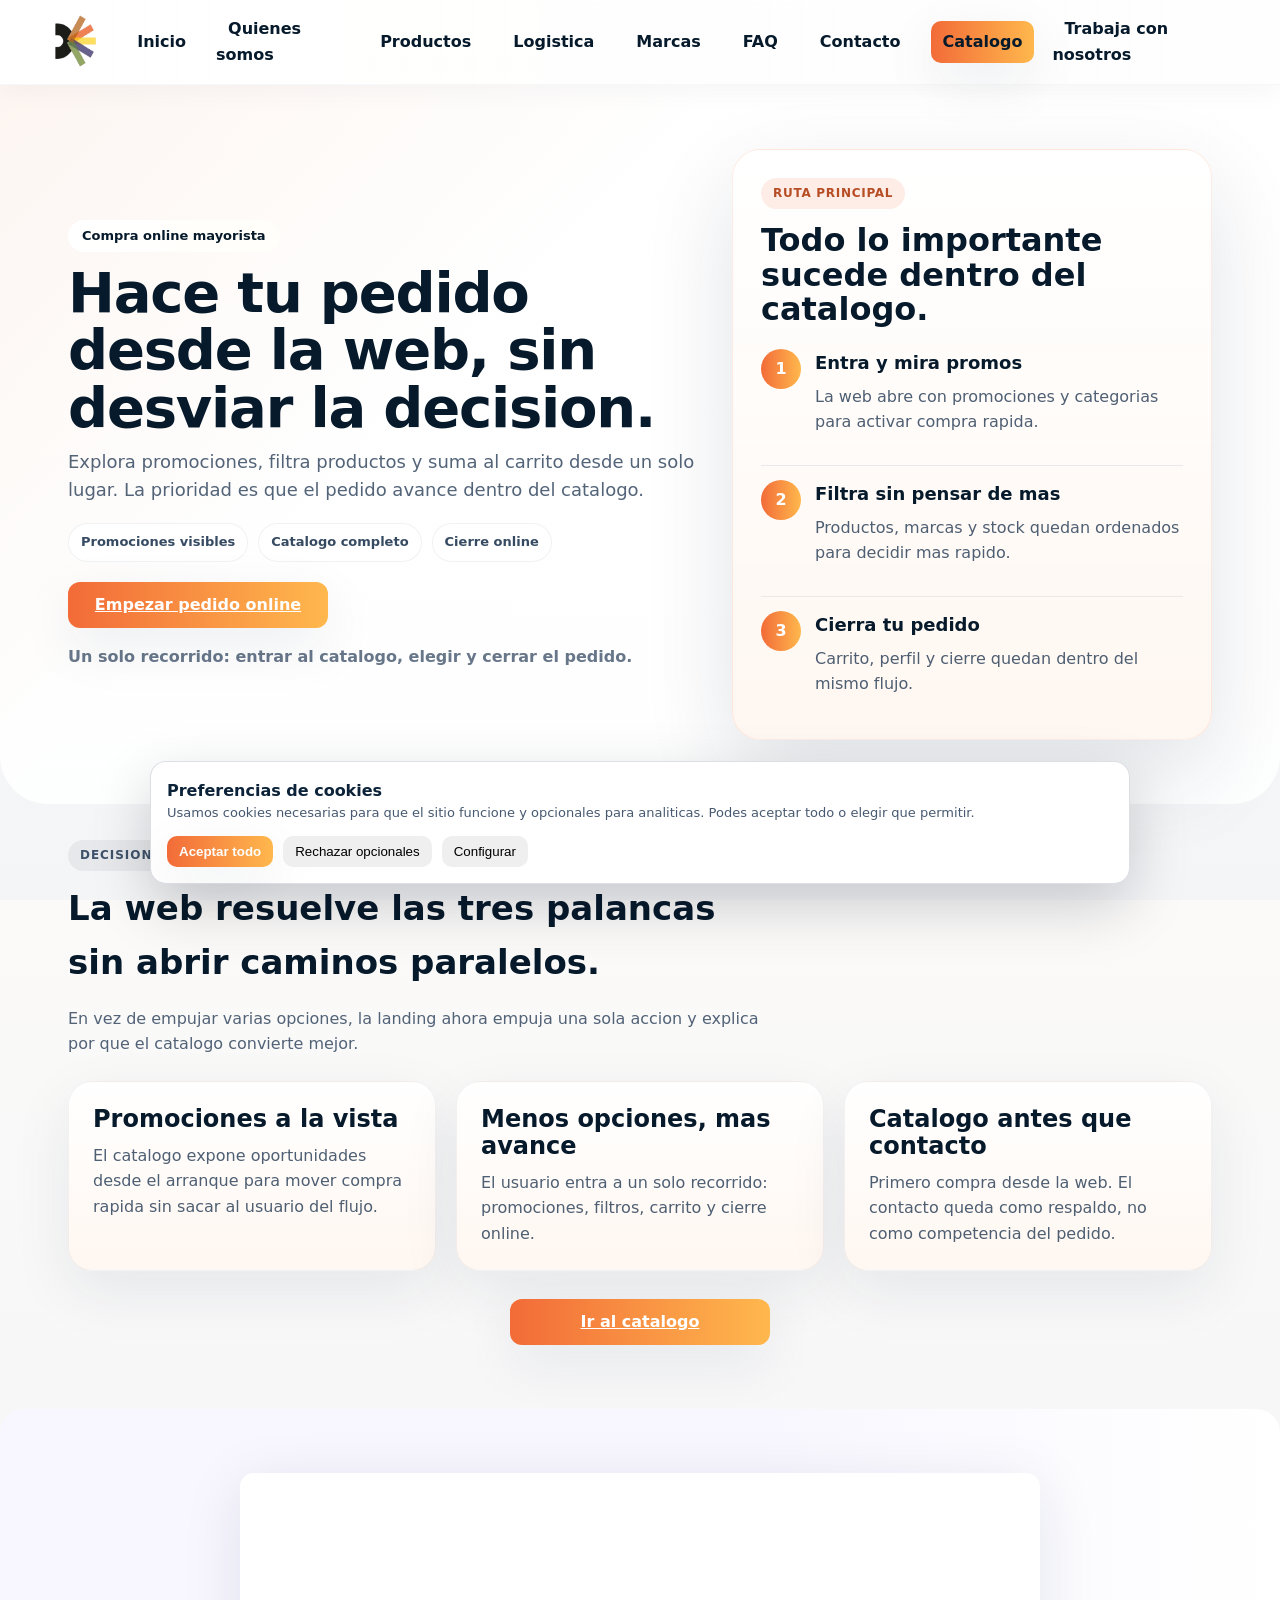
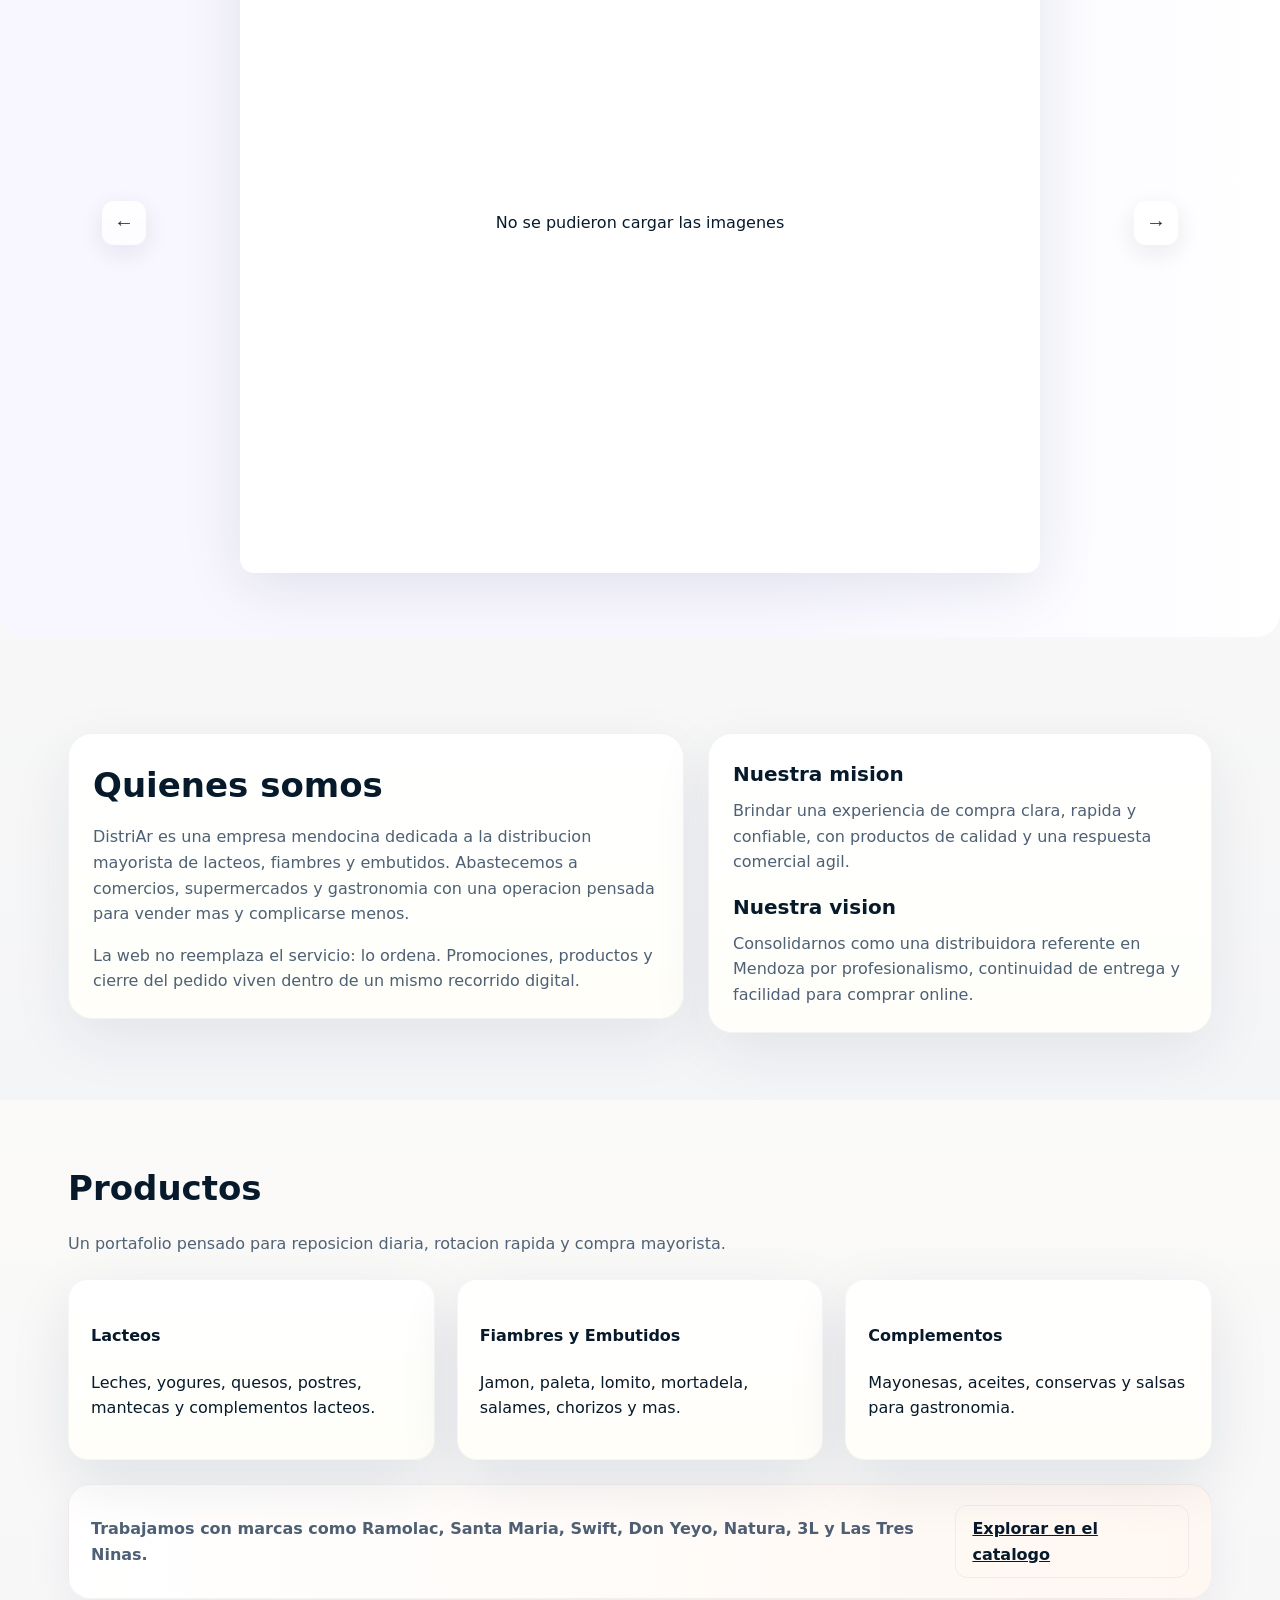
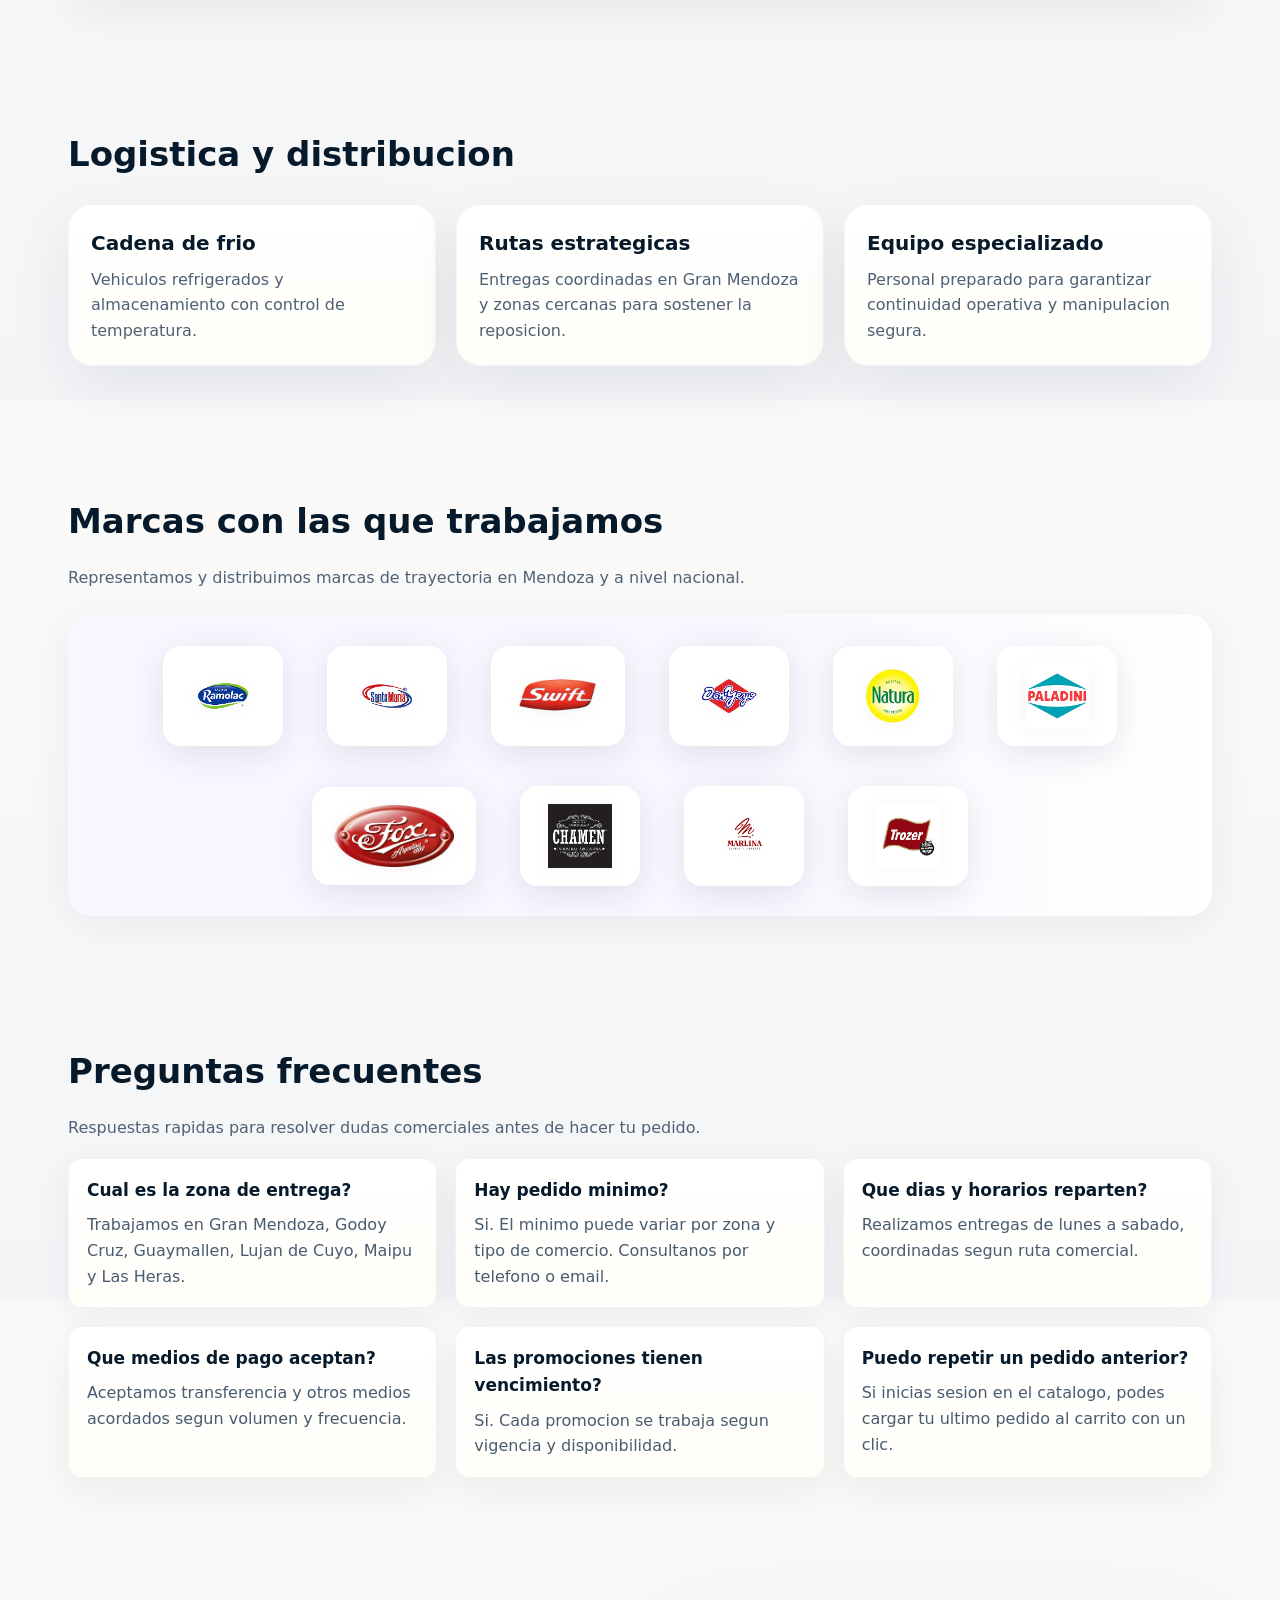
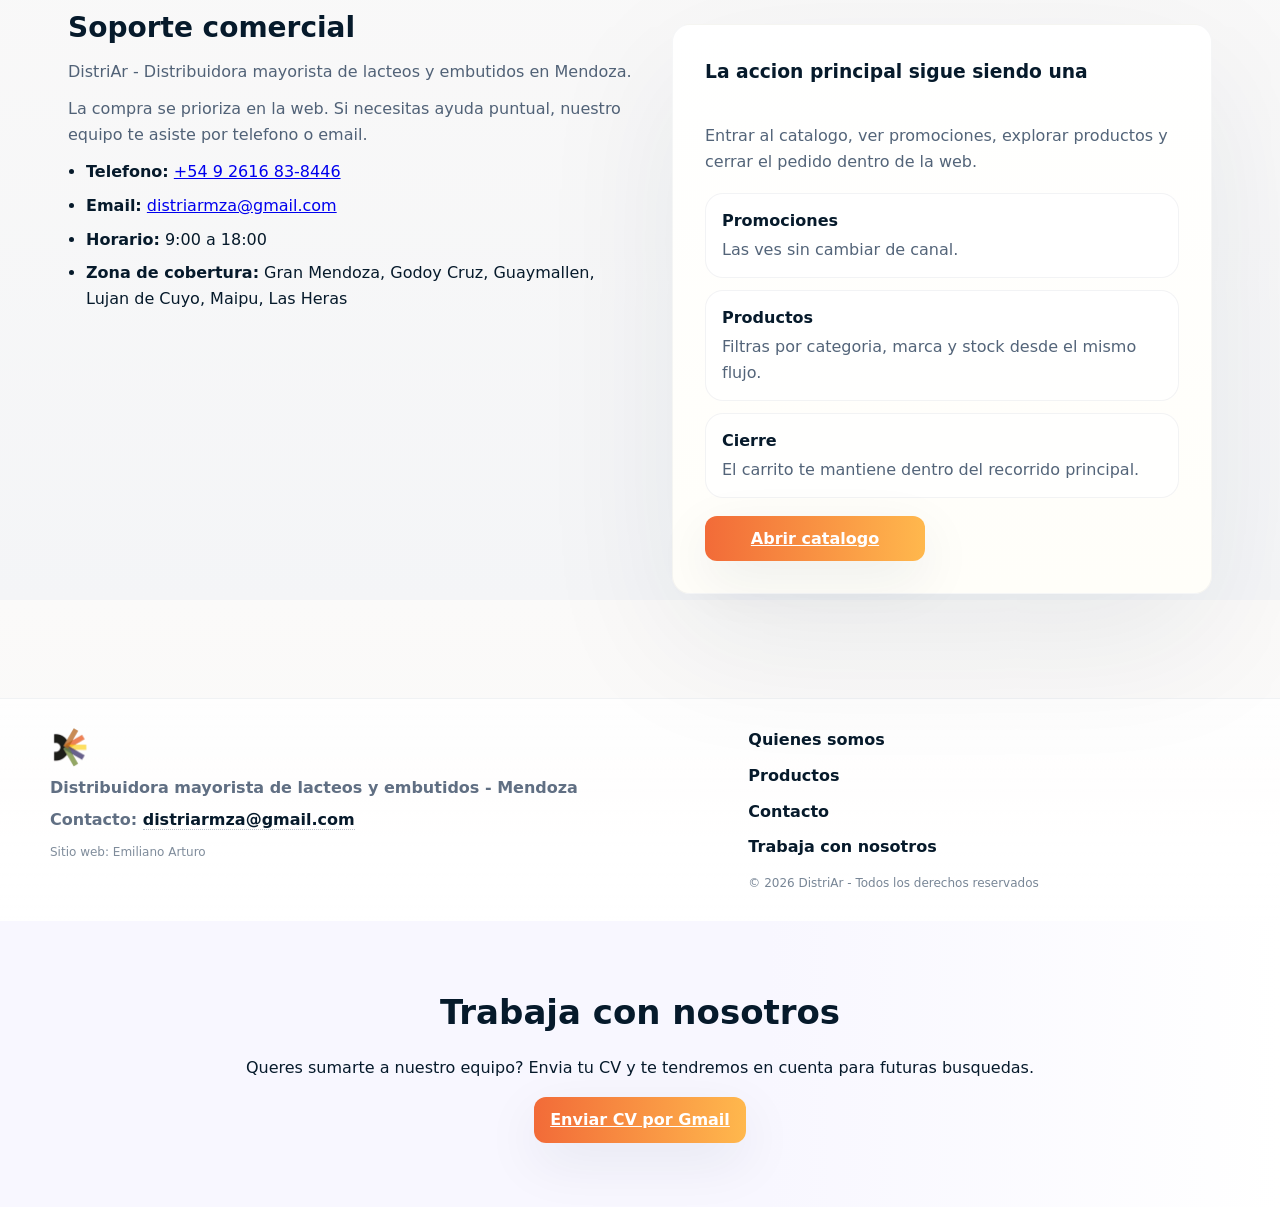
==== index.html @ b9fa646d "Add files via upload" ====
<!doctype html>
<html lang="es">
  <head>
    <meta charset="utf-8" />
    <meta name="viewport" content="width=device-width, initial-scale=1" />
    <meta
      name="description"
      content="DistriAr - Compra mayorista online de lacteos y embutidos en Mendoza. Explora promociones, productos y carrito desde la web."
    />
    <meta name="theme-color" content="#0a2240" />
    <title>DistriAr | Compra mayorista online en Mendoza</title>
    <link rel="icon" href="images/icon.png" />
    <link rel="stylesheet" href="styles.css?v=11" />
  </head>
  <body>
    <a class="skip-link" href="#inicio">Saltar al contenido</a>

    <header class="site-header">
      <div class="container header-inner">
        <a href="#inicio" class="logo">
          <img src="images/distriar.png" alt="DistriAr logo" />
        </a>
        <nav class="nav" role="navigation">
          <ul>
            <li><a href="#inicio">Inicio</a></li>
            <li><a href="#quienes">Quienes somos</a></li>
            <li><a href="#productos">Productos</a></li>
            <li><a href="#logistica">Logistica</a></li>
            <li><a href="#marcas">Marcas</a></li>
            <li><a href="#faq">FAQ</a></li>
            <li><a href="#contacto">Contacto</a></li>
            <li><a href="catalogo.html" class="btn btn-primary contacto">Catalogo</a></li>
            <li>
              <a
                href="mailto:distriarmza@gmail.com?subject=CV%20para%20DistriAr&body=Adjunto%20mi%20CV%20para%20ser%20considerado%20en%20busquedas%20laborales."
                target="_blank"
                rel="noopener"
              >
                Trabaja con nosotros
              </a>
            </li>
          </ul>
        </nav>
        <button class="menu-toggle" aria-label="Abrir menu" aria-expanded="false">&#9776;</button>
      </div>
    </header>

    <main>
      <section id="inicio" class="hero">
        <div class="container hero-grid">
          <div class="hero-text">
            <span class="hero-tag">Compra online mayorista</span>
            <h1>Hace tu pedido desde la web, sin desviar la decision.</h1>
            <p class="lead subtitulo">
              Explora promociones, filtra productos y suma al carrito desde un solo lugar. La
              prioridad es que el pedido avance dentro del catalogo.
            </p>
            <div class="hero-proof" aria-label="Beneficios principales">
              <span>Promociones visibles</span>
              <span>Catalogo completo</span>
              <span>Cierre online</span>
            </div>
            <div class="hero-cta hero-cta-single">
              <a class="btn btn-primary" href="catalogo.html">Empezar pedido online</a>
            </div>
            <p class="hero-note">Un solo recorrido: entrar al catalogo, elegir y cerrar el pedido.</p>
          </div>
          <div class="hero-art hero-panel">
            <div class="hero-order-card hero-flow-card">
              <span class="order-kicker">Ruta principal</span>
              <h2>Todo lo importante sucede dentro del catalogo.</h2>
              <ol class="decision-flow">
                <li>
                  <strong>1</strong>
                  <div>
                    <h3>Entra y mira promos</h3>
                    <p>La web abre con promociones y categorias para activar compra rapida.</p>
                  </div>
                </li>
                <li>
                  <strong>2</strong>
                  <div>
                    <h3>Filtra sin pensar de mas</h3>
                    <p>Productos, marcas y stock quedan ordenados para decidir mas rapido.</p>
                  </div>
                </li>
                <li>
                  <strong>3</strong>
                  <div>
                    <h3>Cierra tu pedido</h3>
                    <p>Carrito, perfil y cierre quedan dentro del mismo flujo.</p>
                  </div>
                </li>
              </ol>
            </div>
          </div>
        </div>
      </section>

      <section id="atajos" class="section buying-shortcuts">
        <div class="container">
          <div class="shortcut-head">
            <span class="section-tag">Decision rapida</span>
            <h2>La web resuelve las tres palancas sin abrir caminos paralelos.</h2>
            <p class="section-lead">
              En vez de empujar varias opciones, la landing ahora empuja una sola accion y explica
              por que el catalogo convierte mejor.
            </p>
          </div>
          <div class="shortcut-grid">
            <article class="shortcut-card">
              <h3>Promociones a la vista</h3>
              <p>
                El catalogo expone oportunidades desde el arranque para mover compra rapida sin
                sacar al usuario del flujo.
              </p>
            </article>
            <article class="shortcut-card">
              <h3>Menos opciones, mas avance</h3>
              <p>
                El usuario entra a un solo recorrido: promociones, filtros, carrito y cierre
                online.
              </p>
            </article>
            <article class="shortcut-card">
              <h3>Catalogo antes que contacto</h3>
              <p>
                Primero compra desde la web. El contacto queda como respaldo, no como competencia
                del pedido.
              </p>
            </article>
          </div>
          <div class="single-path-cta">
            <a class="btn btn-primary" href="catalogo.html">Ir al catalogo</a>
          </div>
        </div>
      </section>

      <section id="promociones" class="section promo-section">
        <div class="container">
          <h2>Imagenes promocionales</h2>
          <div class="promo-carousel-wrapper">
            <button class="promo-arrow promo-arrow-left" aria-label="Anterior" type="button">
              &#8592;
            </button>
            <div class="promo-carousel"></div>
            <div class="promo-indicators" aria-hidden="false"></div>
            <button class="promo-arrow promo-arrow-right" aria-label="Siguiente" type="button">
              &#8594;
            </button>
          </div>
        </div>
      </section>

      <section id="quienes" class="section about">
        <div class="container">
          <div class="about-grid">
            <div class="about-text">
              <h2>Quienes somos</h2>
              <p>
                DistriAr es una empresa mendocina dedicada a la distribucion mayorista de lacteos,
                fiambres y embutidos. Abastecemos a comercios, supermercados y gastronomia con una
                operacion pensada para vender mas y complicarse menos.
              </p>
              <p>
                La web no reemplaza el servicio: lo ordena. Promociones, productos y cierre del
                pedido viven dentro de un mismo recorrido digital.
              </p>
            </div>
            <div class="about-values">
              <h3>Nuestra mision</h3>
              <p>
                Brindar una experiencia de compra clara, rapida y confiable, con productos de
                calidad y una respuesta comercial agil.
              </p>
              <h3>Nuestra vision</h3>
              <p>
                Consolidarnos como una distribuidora referente en Mendoza por profesionalismo,
                continuidad de entrega y facilidad para comprar online.
              </p>
            </div>
          </div>
        </div>
      </section>

      <section id="productos" class="section products">
        <div class="container">
          <h2>Productos</h2>
          <p class="section-lead">
            Un portafolio pensado para reposicion diaria, rotacion rapida y compra mayorista.
          </p>

          <div class="product-grid">
            <article class="card">
              <h4>Lacteos</h4>
              <p>Leches, yogures, quesos, postres, mantecas y complementos lacteos.</p>
            </article>
            <article class="card">
              <h4>Fiambres y Embutidos</h4>
              <p>Jamon, paleta, lomito, mortadela, salames, chorizos y mas.</p>
            </article>
            <article class="card">
              <h4>Complementos</h4>
              <p>Mayonesas, aceites, conservas y salsas para gastronomia.</p>
            </article>
          </div>

          <div class="brands-cta">
            <p>
              Trabajamos con marcas como Ramolac, Santa Maria, Swift, Don Yeyo, Natura, 3L y Las
              Tres Ninas.
            </p>
            <a href="catalogo.html" class="btn btn-outline">Explorar en el catalogo</a>
          </div>
        </div>
      </section>

      <section id="logistica" class="section logistics">
        <div class="container">
          <h2>Logistica y distribucion</h2>
          <div class="logistics-grid">
            <div class="log-card">
              <h4>Cadena de frio</h4>
              <p>Vehiculos refrigerados y almacenamiento con control de temperatura.</p>
            </div>
            <div class="log-card">
              <h4>Rutas estrategicas</h4>
              <p>Entregas coordinadas en Gran Mendoza y zonas cercanas para sostener la reposicion.</p>
            </div>
            <div class="log-card">
              <h4>Equipo especializado</h4>
              <p>Personal preparado para garantizar continuidad operativa y manipulacion segura.</p>
            </div>
          </div>
        </div>
      </section>

      <section id="marcas" class="section partners">
        <div class="container">
          <h2>Marcas con las que trabajamos</h2>
          <p class="section-lead">
            Representamos y distribuimos marcas de trayectoria en Mendoza y a nivel nacional.
          </p>
          <div class="brands-grid">
            <div class="brand-card"><img src="[data-uri]" data-defer-src="images/ramolac.png" alt="Ramolac" loading="lazy" /></div>
            <div class="brand-card"><img src="[data-uri]" data-defer-src="images/santamaria.png" alt="Santa Maria" loading="lazy" /></div>
            <div class="brand-card"><img src="[data-uri]" data-defer-src="images/swift.png" alt="Swift" loading="lazy" /></div>
            <div class="brand-card"><img src="[data-uri]" data-defer-src="images/donyeyo.png" alt="Don Yeyo" loading="lazy" /></div>
            <div class="brand-card"><img src="[data-uri]" data-defer-src="images/natura.png" alt="Natura" loading="lazy" /></div>
            <div class="brand-card"><img src="[data-uri]" data-defer-src="images/paladini.png" alt="Paladini" loading="lazy" /></div>
            <div class="brand-card"><img src="[data-uri]" data-defer-src="images/fox.png" alt="Fox" loading="lazy" /></div>
            <div class="brand-card"><img src="[data-uri]" data-defer-src="images/chamen.png" alt="Chamen" loading="lazy" /></div>
            <div class="brand-card"><img src="[data-uri]" data-defer-src="images/marlina.png" alt="Marlina" loading="lazy" /></div>
            <div class="brand-card"><img src="[data-uri]" data-defer-src="images/trozer.jpg" alt="Trozer" loading="lazy" /></div>
          </div>
        </div>
      </section>

      <section id="faq" class="section faq">
        <div class="container">
          <h2>Preguntas frecuentes</h2>
          <p class="section-lead">
            Respuestas rapidas para resolver dudas comerciales antes de hacer tu pedido.
          </p>
          <div class="faq-grid">
            <article class="faq-item">
              <h4>Cual es la zona de entrega?</h4>
              <p>Trabajamos en Gran Mendoza, Godoy Cruz, Guaymallen, Lujan de Cuyo, Maipu y Las Heras.</p>
            </article>
            <article class="faq-item">
              <h4>Hay pedido minimo?</h4>
              <p>Si. El minimo puede variar por zona y tipo de comercio. Consultanos por telefono o email.</p>
            </article>
            <article class="faq-item">
              <h4>Que dias y horarios reparten?</h4>
              <p>Realizamos entregas de lunes a sabado, coordinadas segun ruta comercial.</p>
            </article>
            <article class="faq-item">
              <h4>Que medios de pago aceptan?</h4>
              <p>Aceptamos transferencia y otros medios acordados segun volumen y frecuencia.</p>
            </article>
            <article class="faq-item">
              <h4>Las promociones tienen vencimiento?</h4>
              <p>Si. Cada promocion se trabaja segun vigencia y disponibilidad.</p>
            </article>
            <article class="faq-item">
              <h4>Puedo repetir un pedido anterior?</h4>
              <p>Si inicias sesion en el catalogo, podes cargar tu ultimo pedido al carrito con un clic.</p>
            </article>
          </div>
        </div>
      </section>

      <section id="contacto" class="section contact">
        <div class="container contact-grid">
          <div class="contact-info">
            <h2>Soporte comercial</h2>
            <p>DistriAr - Distribuidora mayorista de lacteos y embutidos en Mendoza.</p>
            <p>
              La compra se prioriza en la web. Si necesitas ayuda puntual, nuestro equipo te asiste
              por telefono o email.
            </p>
            <ul class="contact-list">
              <li><strong>Telefono:</strong> <a href="tel:+5492616838446">+54 9 2616 83-8446</a></li>
              <li><strong>Email:</strong> <a href="mailto:distriarmza@gmail.com">distriarmza@gmail.com</a></li>
              <li><strong>Horario:</strong> 9:00 a 18:00</li>
              <li><strong>Zona de cobertura:</strong> Gran Mendoza, Godoy Cruz, Guaymallen, Lujan de Cuyo, Maipu, Las Heras</li>
            </ul>
          </div>
          <div class="contact-form contact-support-card">
            <h3>La accion principal sigue siendo una</h3>
            <p class="form-sub">
              Entrar al catalogo, ver promociones, explorar productos y cerrar el pedido dentro de
              la web.
            </p>
            <div class="support-points">
              <div class="support-point">
                <strong>Promociones</strong>
                <p>Las ves sin cambiar de canal.</p>
              </div>
              <div class="support-point">
                <strong>Productos</strong>
                <p>Filtras por categoria, marca y stock desde el mismo flujo.</p>
              </div>
              <div class="support-point">
                <strong>Cierre</strong>
                <p>El carrito te mantiene dentro del recorrido principal.</p>
              </div>
            </div>
            <div class="support-actions">
              <a class="btn btn-primary" href="catalogo.html">Abrir catalogo</a>
            </div>
          </div>
        </div>
      </section>
    </main>

    <footer class="site-footer">
      <div class="container footer-grid">
        <div class="footer-left">
          <img src="[data-uri]" data-defer-src="images/distriar.png" alt="DistriAr" class="footer-logo" />
          <p>Distribuidora mayorista de lacteos y embutidos - Mendoza</p>
          <p><strong>Contacto:</strong> <a href="mailto:distriarmza@gmail.com">distriarmza@gmail.com</a></p>
          <div class="footer-legal" hidden>
            <h4>Datos legales</h4>
            <ul>
              <li><strong>Razon social:</strong> DistriAr (completar)</li>
              <li><strong>CUIT:</strong> (completar)</li>
              <li><strong>Domicilio:</strong> Mendoza, Argentina (completar)</li>
              <li><strong>Telefono:</strong> (completar)</li>
            </ul>
          </div>
          <small class="footer-credits">Sitio web: Emiliano Arturo</small>
        </div>
        <div class="footer-right">
          <nav>
            <ul>
              <li><a href="#quienes">Quienes somos</a></li>
              <li><a href="#productos">Productos</a></li>
              <li><a href="#contacto">Contacto</a></li>
              <li><a href="#trabaja">Trabaja con nosotros</a></li>
            </ul>
          </nav>
          <small class="footer-bottom">&copy; 2026 DistriAr - Todos los derechos reservados</small>
        </div>
      </div>
    </footer>

    <section
      id="trabaja"
      class="section trabaja-section"
      style="background: linear-gradient(90deg, #f8f7ff 60%, #fff 100%);"
    >
      <div class="container" style="text-align: center;">
        <h2>Trabaja con nosotros</h2>
        <p>Queres sumarte a nuestro equipo? Envia tu CV y te tendremos en cuenta para futuras busquedas.</p>
        <a
          class="btn btn-primary"
          href="mailto:distriarmza@gmail.com?subject=CV%20para%20DistriAr&body=Adjunto%20mi%20CV%20para%20ser%20considerado%20en%20busquedas%20laborales."
          target="_blank"
          rel="noopener"
        >
          Enviar CV por Gmail
        </a>
      </div>
    </section>

    <script src="main.js?v=9"></script>
  </body>
</html>
---- styles.css ----
/* Logo principal home */
.main-logo {
  display: flex;
  justify-content: center;
  align-items: center;
  margin: 38px 0 38px 0;
  padding: 32px 0;
  background: linear-gradient(135deg, #fff 60%, #f8f7ff 100%);
  border-radius: 32px;
  box-shadow: 0 8px 40px rgba(10,34,64,0.10);
  position: relative;
  transition: box-shadow 0.3s;
}
.main-logo:hover {
  box-shadow: 0 16px 60px rgba(242,107,56,0.13);
}
.main-logo img {
  max-width: 320px;
  width: 100%;
  height: auto;
  filter: drop-shadow(0 2px 16px rgba(10,34,64,0.08));
  transition: transform 0.3s;
}
.main-logo img:hover {
  transform: scale(1.04) rotate(-2deg);
}
@media (max-width: 700px) {
  .main-logo {
    padding: 18px 0;
    margin: 22px 0 22px 0;
  }
  .main-logo img {
    max-width: 180px;
  }
}
/* Carrusel de imágenes promocionales */
.promo-section {
  background: linear-gradient(90deg, #f8f7ff 60%, #fff 100%);
  border-radius: 24px;
  margin-bottom: 32px;
}
.promo-carousel-wrapper {
  display: flex;
  align-items: center;
  justify-content: center;
  gap: 18px;
  margin: 0 auto;
  max-width: 1100px;
  position: relative;
}
.promo-carousel {
  width: 100%;
  max-width: 800px; /* target width updated to 800px */
  height: 700px; /* fixed height as requested */
  display: flex;
  align-items: center;
  justify-content: center;
  overflow: hidden;
  background: #fff;
  border-radius: 14px;
  box-shadow: 0 12px 60px rgba(10,34,64,0.10);
  position: relative;
}
.promo-carousel img {
  position: absolute;
  left: 50%;
  top: 50%;
  transform: translate(-50%, -50%);
  width: 100%;
  height: 100%;
  object-fit: cover; /* cover to fill the square regardless of original ratio */
  object-position: center;
  border-radius: 10px;
  box-shadow: 0 6px 24px rgba(10,34,64,0.06);
  background: #fff;
  padding: 0; /* remove inner whitespace so image is larger */
  margin: 0;
  display: block;
  opacity: 0;
  transition: opacity 500ms ease, transform 500ms ease;
}

/* classes used by JS for animations */
.promo-img.visible{ opacity: 1; transform: translate(-50%, -50%); z-index: 2; }
.promo-img.exiting{ opacity: 0; z-index: 1; pointer-events: none; }
.promo-arrow {
  position: absolute;
  top: 50%;
  transform: translateY(-50%);
  background: linear-gradient(180deg, rgba(255,255,255,0.9), rgba(255,255,255,0.75));
  border: 0;
  width: 44px;
  height: 44px;
  display: inline-flex;
  align-items: center;
  justify-content: center;
  font-size: 20px;
  color: var(--deep);
  cursor: pointer;
  border-radius: 12px;
  box-shadow: 0 8px 30px rgba(10,34,64,0.10);
  transition: transform 180ms ease, box-shadow 180ms ease, background 180ms ease, opacity 180ms ease;
  z-index: 50;
  opacity: 0.9;
  backdrop-filter: blur(6px);
}
.promo-arrow:focus{ outline:3px solid rgba(242,107,56,0.16); outline-offset:3px }
.promo-arrow:hover{ transform:translateY(-50%) scale(1.06); box-shadow:0 12px 40px rgba(10,34,64,0.14) }
.promo-arrow[aria-label="Anterior"]{ left: 12px }
.promo-arrow[aria-label="Siguiente"]{ right: 12px }
@media (max-width: 900px) {
  .promo-carousel {
    width: 96vw;
    max-width: 96vw;
    height: calc(72vw); /* taller on mobile for better visibility */
    min-height: 320px;
  }
  .promo-carousel img {
    object-fit: cover;
  }
}

/* Skip link for accessibility */
.skip-link{
  position:absolute;
  left:-999px;
  top:auto;
  width:1px;
  height:1px;
  overflow:hidden;
  z-index:99999;
}
.skip-link:focus{
  left:16px;
  top:16px;
  width:auto;
  height:auto;
  padding:10px 14px;
  background:#fff;
  color:#0b2238;
  border-radius:10px;
  box-shadow:0 12px 30px rgba(2,6,23,0.18);
  border:2px solid rgba(242,107,56,0.5);
}

/* Cookie consent */
.cookie-banner{
  position:fixed;
  left:16px;
  right:16px;
  bottom:16px;
  z-index:14000;
  background:#ffffff;
  border:1px solid rgba(10,34,64,0.14);
  border-radius:16px;
  box-shadow:0 22px 60px rgba(2,6,23,0.18);
  padding:16px;
  display:flex;
  flex-direction:column;
  gap:12px;
  max-width:980px;
  margin:0 auto;
}
.cookie-banner h4{
  margin:0;
  font-size:16px;
  color:#0b2238;
}
.cookie-banner p{
  margin:0;
  font-size:13px;
  color:rgba(10,34,64,0.75);
}
.cookie-actions{
  display:flex;
  gap:10px;
  flex-wrap:wrap;
}
.cookie-actions .btn{
  padding:8px 12px;
  border-radius:10px;
}
.cookie-settings{
  display:none;
  border-top:1px solid rgba(10,34,64,0.08);
  padding-top:12px;
  gap:10px;
}
.cookie-settings.open{display:flex;flex-direction:column}
.cookie-toggle{
  display:flex;
  align-items:center;
  gap:10px;
  font-size:13px;
  color:#0b2238;
}
.cookie-toggle input{accent-color:#f26b38}
.cookie-settings-link{
  background:transparent;
  border:1px solid rgba(10,34,64,0.18);
  color:#0b2238;
  padding:6px 10px;
  border-radius:999px;
  font-weight:700;
  cursor:pointer;
}
.cookie-settings-link:hover{box-shadow:0 8px 20px rgba(2,6,23,0.08)}

@media (max-width:700px){
  .cookie-banner{left:10px;right:10px;bottom:10px;padding:14px}
}
/* Hide the heading text as requested (leave section present) */
.promo-section h2{display:none}

/* Carousel indicators (squares) */
.promo-indicators{
  position:absolute;
  bottom:18px;
  left:50%;
  transform:translateX(-50%);
  display:flex;
  gap:10px;
  align-items:center;
  z-index:60;
  pointer-events: auto;
}
.promo-indicator{
  width:12px;
  height:8px;
  background:rgba(10,34,64,0.08);
  border-radius:8px;
  border:1px solid rgba(10,34,64,0.06);
  box-shadow: 0 2px 6px rgba(10,34,64,0.04);
  cursor:pointer;
  transition: all .2s cubic-bezier(.2,.9,.3,1);
  padding:0;
}
.promo-indicator:focus{ outline:3px solid rgba(242,107,56,0.14); outline-offset:3px; }
.promo-indicator:hover{ transform:scale(1.08); background:rgba(242,107,56,0.12); }
.promo-indicator.active{
  width:28px;
  height:10px;
  background:var(--accent);
  border-radius:10px;
  box-shadow:0 10px 28px rgba(242,107,56,0.18);
  transform:scale(1.02);
}

/* subtle caption overlay support */
.promo-caption{
  position:absolute;
  left:18px;
  bottom:18px;
  z-index:70;
  background:linear-gradient(180deg, rgba(255,255,255,0.92), rgba(255,255,255,0.68));
  padding:10px 14px;
  border-radius:10px;
  box-shadow:0 8px 30px rgba(10,34,64,0.08);
  color:var(--deep);
  font-weight:600;
  font-size:14px;
  backdrop-filter: blur(6px);
}
/* Reworked global stylesheet — restores site header, hero and section visuals */
:root{
  --bg: #fbfaf9;
  --surface: #ffffff;
  --muted: rgba(10,34,64,0.65);
  --accent: #f26b38;
  --accent-2: #ffb84d;
  --deep: #061a2b;
  --container: 1180px;
  --shadow: 0 18px 55px rgba(10,34,64,0.08);
  --radius: 14px;
  --font-brand: "Segoe UI Variable Text", "Segoe UI", system-ui, -apple-system, BlinkMacSystemFont, Roboto, Arial, sans-serif;
}
*{box-sizing:border-box}
html,body{height:100%;margin:0;font-family:var(--font-brand); color:var(--deep); -webkit-font-smoothing:antialiased; line-height:1.6}
body{background:linear-gradient(180deg,#fbfaf9 0%, #f4f5f7 100%)}
img{max-width:100%;height:auto;display:block}

.container{max-width:var(--container);margin:0 auto;padding:0 18px}

/* Header */
.site-header{position:sticky;top:0;z-index:60;background:linear-gradient(90deg, rgba(255,255,255,0.9), rgba(255,255,255,0.75));backdrop-filter:blur(6px);box-shadow:0 6px 28px rgba(10,34,64,0.04);border-bottom:1px solid rgba(10,34,64,0.03)}
.header-inner{display:flex;align-items:center;gap:18px;padding:14px 0}
.logo img{height:56px}
.nav{margin-left:auto}
.nav ul{display:flex;gap:18px;align-items:center;list-style:none;margin:0;padding:0}
.nav a{color:var(--deep);text-decoration:none;font-weight:700;padding:8px 12px;border-radius:10px}
.nav a:hover{background:linear-gradient(90deg, rgba(242,107,56,0.06), rgba(255,200,90,0.04));transform:translateY(-3px)}
.menu-toggle{display:none}

/* Hero */
.hero{padding:64px 0;background:linear-gradient(135deg, rgba(255,243,236,0.6) 0%, rgba(255,255,255,0.95) 36%);border-bottom-left-radius:48px;border-bottom-right-radius:48px}
.hero-grid{display:grid;grid-template-columns:1fr 480px;gap:36px;align-items:center}
.hero-text .hero-tag{display:inline-block;padding:6px 14px;border-radius:999px;background:linear-gradient(90deg,#fff,#fffef9);font-weight:800;color:var(--deep);margin-bottom:12px;font-size:13px}
.hero-text h1{font-family:var(--font-brand);font-size:56px;margin:0;line-height:1.02;color:var(--deep);letter-spacing:-1.2px}
.hero-text p.lead{color:rgba(10,34,64,0.7);font-size:18px;margin-top:12px;max-width:58ch}
.hero-proof{display:flex;flex-wrap:wrap;gap:10px;margin-top:18px}
.hero-proof span{display:inline-flex;align-items:center;padding:8px 12px;border-radius:999px;background:rgba(255,255,255,0.82);border:1px solid rgba(10,34,64,0.06);font-size:13px;font-weight:700;color:rgba(10,34,64,0.82)}
.hero-cta{display:flex;gap:12px;margin-top:20px;flex-wrap:wrap}
.hero-cta-single .btn{min-width:260px;justify-content:center}
.btn{display:inline-flex;align-items:center;gap:10px;padding:10px 16px;border-radius:12px;border:0;cursor:pointer;transition:transform .18s ease, box-shadow .18s ease, filter .18s ease}
.btn:hover{transform:translateY(-2px);box-shadow:0 14px 34px rgba(10,34,64,0.12)}
.btn-primary{background:linear-gradient(90deg,var(--accent),var(--accent-2));color:#fff;font-weight:800;box-shadow:var(--shadow)}
.btn-primary:hover{filter:brightness(0.98)}
.btn-outline{background:transparent;border:1px solid rgba(10,34,64,0.06);color:var(--deep);font-weight:700}
.btn-outline:hover{background:rgba(10,34,64,0.04)}
.highlights{list-style:none;display:grid;gap:10px;padding:0;margin:22px 0 0}
.highlights li{display:flex;align-items:center;gap:10px;font-weight:700;color:rgba(10,34,64,0.8)}
.highlights li::before{content:"";width:10px;height:10px;border-radius:999px;background:linear-gradient(90deg,var(--accent),var(--accent-2));box-shadow:0 6px 18px rgba(242,107,56,0.28);flex:none}
.hero-panel{position:relative}
.hero-order-card{background:linear-gradient(180deg,rgba(255,255,255,0.96),rgba(255,247,241,0.98));border:1px solid rgba(242,107,56,0.12);border-radius:28px;padding:28px;box-shadow:0 34px 90px rgba(10,34,64,0.12)}
.order-kicker{display:inline-block;padding:6px 12px;border-radius:999px;background:rgba(242,107,56,0.12);color:#b74d25;font-size:12px;font-weight:800;letter-spacing:.06em;text-transform:uppercase}
.hero-order-card h2{font-size:32px;line-height:1.08;margin:14px 0 18px}
.decision-mini-list{display:grid;gap:12px}
.decision-mini{display:flex;align-items:center;justify-content:space-between;padding:16px 18px;border-radius:18px;text-decoration:none;color:var(--deep);font-weight:800;background:#fff;border:1px solid rgba(10,34,64,0.06);box-shadow:0 12px 34px rgba(10,34,64,0.06)}
.decision-mini::after{content:"Abrir";font-size:12px;font-weight:800;letter-spacing:.04em;text-transform:uppercase;color:rgba(10,34,64,0.55)}
.decision-mini:hover{transform:translateY(-3px);box-shadow:0 18px 40px rgba(10,34,64,0.1)}
.hero-order-footer{margin-top:20px;padding-top:18px;border-top:1px solid rgba(10,34,64,0.08)}
.hero-order-footer strong{display:block;margin-bottom:6px;font-size:16px}
.hero-order-footer p{margin:0;color:rgba(10,34,64,0.7)}
.hero-note{margin:16px 0 0;color:rgba(10,34,64,0.62);font-weight:700}
.decision-flow{list-style:none;display:grid;gap:16px;padding:0;margin:22px 0 0}
.decision-flow li{display:grid;grid-template-columns:40px 1fr;gap:14px;align-items:start;padding:14px 0;border-top:1px solid rgba(10,34,64,0.08)}
.decision-flow li:first-child{padding-top:0;border-top:0}
.decision-flow strong{display:inline-flex;align-items:center;justify-content:center;width:40px;height:40px;border-radius:999px;background:linear-gradient(90deg,var(--accent),var(--accent-2));color:#fff;font-size:16px;font-weight:800}
.decision-flow h3{margin:0 0 6px;font-size:18px}
.decision-flow p{margin:0;color:rgba(10,34,64,0.72)}

/* Hero entrance animation (restored from original) */
.hero-text{opacity:0;transform:translateY(12px);transition:opacity .9s cubic-bezier(.2,.9,.3,1),transform .9s cubic-bezier(.2,.9,.3,1)}
.hero-text.in-view{opacity:1;transform:none}
.brands-visual img{opacity:0;transform:translateY(8px);transition:opacity .6s ease, transform .6s ease}
.hero-text.in-view .brands-visual img{opacity:1;transform:none}

/* Sections */
.section{padding:64px 0}
.section h2{font-size:34px;margin:0 0 12px}
.section-lead{color:rgba(10,34,64,0.7);font-size:16px}
.section-tag{display:inline-block;margin-bottom:10px;padding:6px 12px;border-radius:999px;background:rgba(6,26,43,0.06);font-size:12px;font-weight:800;letter-spacing:.08em;text-transform:uppercase;color:rgba(10,34,64,0.76)}
.buying-shortcuts{padding-top:36px}
.shortcut-head{max-width:70ch}
.shortcut-grid{display:grid;grid-template-columns:repeat(3,1fr);gap:20px;margin-top:24px}
.shortcut-card{display:flex;flex-direction:column;gap:10px;padding:24px;border-radius:24px;background:linear-gradient(180deg,#fff,#fff7f1);border:1px solid rgba(10,34,64,0.05);box-shadow:0 20px 60px rgba(10,34,64,0.08)}
.shortcut-card h3{margin:0;font-size:24px;line-height:1.12}
.shortcut-card p{margin:0;color:rgba(10,34,64,0.72)}
.shortcut-card .btn{margin-top:auto;justify-content:center}
.shortcut-note{margin:18px 0 0;color:rgba(10,34,64,0.62);font-weight:700}
.single-path-cta{display:flex;justify-content:center;margin-top:28px}
.single-path-cta .btn{min-width:260px;justify-content:center}
.about-grid{display:grid;grid-template-columns:1.1fr .9fr;gap:24px;align-items:start}
.about-text,.about-values{padding:24px;border-radius:24px;background:linear-gradient(180deg,#fff,#fffef9);border:1px solid rgba(10,34,64,0.05);box-shadow:0 20px 60px rgba(10,34,64,0.08)}
.about-text p,.about-values p{margin:0 0 16px;color:rgba(10,34,64,0.72)}
.about-text p:last-child,.about-values p:last-child{margin-bottom:0}
.about-values h3{margin:0 0 8px;font-size:20px}
.logistics-grid{display:grid;grid-template-columns:repeat(3,1fr);gap:20px;margin-top:22px}
.log-card{padding:22px;border-radius:24px;background:linear-gradient(180deg,#fff,#fffef9);border:1px solid rgba(10,34,64,0.05);box-shadow:0 20px 60px rgba(10,34,64,0.08)}
.log-card h4{margin:0 0 8px;font-size:20px}
.log-card p{margin:0;color:rgba(10,34,64,0.72)}
.brands-cta{display:flex;align-items:center;justify-content:space-between;gap:18px;margin-top:24px;padding:20px 22px;border-radius:22px;background:linear-gradient(90deg,rgba(255,255,255,0.96),rgba(255,247,241,0.96));border:1px solid rgba(10,34,64,0.05);box-shadow:0 16px 44px rgba(10,34,64,0.06)}
.brands-cta p{margin:0;color:rgba(10,34,64,0.72);font-weight:700}

.faq-grid{display:grid;grid-template-columns:repeat(3,1fr);gap:18px;margin-top:18px}
.faq-item{background:linear-gradient(180deg,#fff,#fffef9);padding:18px;border-radius:14px;border:1px solid rgba(10,34,64,0.05);box-shadow:0 12px 36px rgba(10,34,64,0.06)}
.faq-item h4{margin:0 0 8px;font-size:17px}
.faq-item p{margin:0;color:rgba(10,34,64,0.74)}

.product-grid{display:grid;grid-template-columns:repeat(3,1fr);gap:22px;margin-top:22px}
.card{background:linear-gradient(180deg,#fff,#fffef9);padding:22px;border-radius:20px;box-shadow:0 20px 60px rgba(10,34,64,0.1);border:1px solid rgba(10,34,64,0.04);transition:transform .2s ease, box-shadow .2s ease}
.card:hover{transform:translateY(-6px);box-shadow:0 26px 70px rgba(10,34,64,0.12)}

.brands-grid {
  display: flex;
  flex-wrap: wrap;
  gap: 28px 32px;
  align-items: center;
  justify-content: center;
  background: linear-gradient(90deg, #f8f7ff 60%, #fff 100%);
  border-radius: 24px;
  padding: 32px 18px 18px 18px;
  box-shadow: 0 8px 40px rgba(10,34,64,0.06);
  margin-top: 24px;
}
.brand-card {
  background: #fff;
  border-radius: 18px;
  box-shadow: 0 8px 32px rgba(10,34,64,0.10);
  padding: 18px 22px;
  display: flex;
  align-items: center;
  justify-content: center;
  transition: transform .18s cubic-bezier(.2,.9,.3,1), box-shadow .18s cubic-bezier(.2,.9,.3,1);
  min-width: 120px;
  min-height: 90px;
  max-width: 180px;
  margin: 0 6px 12px 6px;
}
.brand-card:hover {
  transform: translateY(-6px) scale(1.04);
  box-shadow: 0 18px 48px rgba(242,107,56,0.13);
}
.brand-card img {
  max-height: 64px;
  max-width: 120px;
  width: auto;
  height: auto;
  object-fit: contain;
  filter: drop-shadow(0 2px 8px rgba(10,34,64,0.04));
}
@media (max-width: 700px) {
  .brands-grid {
    gap: 16px 10px;
    padding: 18px 4px 8px 4px;
  }
  .brand-card {
    min-width: 90px;
    max-width: 120px;
    padding: 10px 8px;
  }
  .brand-card img {
    max-height: 40px;
    max-width: 80px;
  }
}

/* Contact form tweaks */
.contact-form{background:linear-gradient(180deg,#fff,#fffef9);padding:18px;border-radius:16px;box-shadow:0 12px 40px rgba(10,34,64,0.06);border:1px solid rgba(10,34,64,0.04)}

/* Contact section layout to match provided design */
.contact-grid{display:grid;grid-template-columns:1fr 560px;gap:32px;align-items:start}
.contact-info h2{font-size:28px;margin-bottom:8px}
.contact-info p{margin:6px 0 12px;color:rgba(10,34,64,0.7)}
.contact-list{margin:12px 0 20px;padding-left:18px}
.contact-list li{margin-bottom:8px}
.contact-info{position:relative}
.form-grid{display:grid;grid-template-columns:1fr 1fr;gap:12px}
.form-group.full{grid-column:1/-1}
.form-input,.form-select,.form-textarea{width:100%;padding:10px;border-radius:10px;border:1px solid rgba(10,34,64,0.06);background:#fff}
.form-note{font-size:13px;color:rgba(10,34,64,0.6);grid-column:1/-1;margin-top:8px}
.form-footer{display:flex;justify-content:flex-end;grid-column:1/-1;margin-top:12px}
.contact-grid{display:grid;grid-template-columns:1fr 540px;gap:36px;align-items:start}
.contact-info h2{font-size:28px;margin-bottom:8px}
.contact-info p{margin:6px 0 12px;color:rgba(10,34,64,0.7)}
.contact-list{margin:12px 0 20px;padding-left:18px}
.contact-list li{margin-bottom:8px}
.contact-info{position:relative}
.contact-info > .btn-primary{position:static;display:inline-block;margin:12px 0 18px 0;padding:10px 18px;border-radius:12px;box-shadow:0 18px 50px rgba(242,107,56,0.12);z-index:40;transform:none}
.contact-form{padding:32px;border-radius:18px;box-shadow:0 48px 140px rgba(10,34,64,0.08);margin-top:18px;max-width:540px;margin-left:auto}
.contact-form h3{margin-top:0}
.form-grid{display:grid;grid-template-columns:1fr;gap:14px}
.form-group.full{grid-column:1/-1}
.form-input,.form-select,.form-textarea{width:100%;padding:12px 12px 12px 40px;border-radius:10px;border:1px solid rgba(10,34,64,0.06);background:#fff}
.control{position:relative}
.field-icon{position:absolute;left:12px;top:50%;transform:translateY(-50%);color:rgba(10,34,64,0.38);display:inline-flex;align-items:center}
.form-note{font-size:13px;color:rgba(10,34,64,0.6);grid-column:1/-1;margin-top:8px}
.form-footer{display:flex;justify-content:flex-end;grid-column:1/-1;margin-top:12px}

/* Ensure submit button style inside form */
.form-actions .btn-primary{padding:10px 18px;border-radius:12px}
.form-sub{margin:0;color:rgba(10,34,64,0.7)}
.contact-support-card{display:flex;flex-direction:column;gap:18px}
.support-points{display:grid;gap:12px}
.support-point{padding:14px 16px;border-radius:18px;background:rgba(255,255,255,0.78);border:1px solid rgba(10,34,64,0.05)}
.support-point strong{display:block;margin-bottom:4px;font-size:16px}
.support-point p{margin:0;color:rgba(10,34,64,0.7)}
.support-actions{display:flex}
.support-actions .btn{min-width:220px;justify-content:center}
.contact-steps{display:grid;gap:12px;margin:20px 0 24px}
.contact-step{display:grid;grid-template-columns:36px 1fr;gap:12px;align-items:center;padding:12px 14px;border-radius:16px;background:rgba(255,255,255,0.7);border:1px solid rgba(10,34,64,0.05)}
.contact-step span{display:inline-flex;align-items:center;justify-content:center;width:36px;height:36px;border-radius:999px;background:linear-gradient(90deg,var(--accent),var(--accent-2));color:#fff;font-weight:800}
.contact-step p{margin:0;color:rgba(10,34,64,0.78);font-weight:700}
.intent-rail{display:flex;flex-wrap:wrap;gap:10px;margin:18px 0 8px}
.intent-chip{padding:10px 14px;border-radius:999px;border:1px solid rgba(10,34,64,0.08);background:#fff;color:rgba(10,34,64,0.8);font-weight:800;cursor:pointer;transition:transform .18s ease, box-shadow .18s ease, border-color .18s ease}
.intent-chip:hover{transform:translateY(-2px);box-shadow:0 12px 28px rgba(10,34,64,0.08)}
.intent-chip.is-selected{background:linear-gradient(90deg,var(--accent),var(--accent-2));border-color:transparent;color:#fff;box-shadow:0 16px 36px rgba(242,107,56,0.2)}
.form-input:focus,.form-select:focus,.form-textarea:focus{outline:none;border-color:rgba(242,107,56,0.42);box-shadow:0 0 0 4px rgba(242,107,56,0.12)}
.form-actions .btn-primary{min-width:260px;justify-content:center}
.form-msg{margin-top:14px;padding:12px 14px;border-radius:14px;background:rgba(255,247,241,0.92);color:rgba(10,34,64,0.84);font-weight:700;opacity:0;transform:translateY(6px);transition:opacity .2s ease, transform .2s ease}
.form-msg.show{opacity:1;transform:none}
.btn-spinner{display:none;width:14px;height:14px;border-radius:999px;border:2px solid rgba(255,255,255,0.45);border-top-color:#fff;animation:spin .8s linear infinite}
.btn.is-loading .btn-spinner{display:inline-block}
.btn.is-loading .btn-label{opacity:.92}
@keyframes spin{to{transform:rotate(360deg)}}

@media(max-width:900px){
  .contact-grid{grid-template-columns:1fr}
  .contact-info > .btn-primary{position:static;transform:none;margin:10px 0}
  .contact-form{margin-top:12px;max-width:none;margin-left:0}
  .form-grid{grid-template-columns:1fr}
  .form-input,.form-select,.form-textarea{padding-left:36px}
}

@media(max-width:900px){
  .contact-grid{grid-template-columns:1fr}
  .contact-info > .btn-primary{position:static;transform:none;margin:10px 0}
  .contact-form{margin-top:12px}
  .form-grid{grid-template-columns:1fr}
}

.site-footer{
  margin-top:40px;
  background:linear-gradient(180deg, rgba(255,255,255,0.88), rgba(255,255,255,0.96));
  border-top:1px solid rgba(10,34,64,0.06);
}
.footer-grid{
  display:grid;
  grid-template-columns:1.4fr 1fr;
  gap:24px;
  align-items:start;
  padding:28px 0;
}
.footer-logo{height:42px}
.footer-left p{margin:6px 0;color:var(--muted);font-weight:600}
.footer-left a{color:var(--deep);text-decoration:none;border-bottom:1px dotted rgba(10,34,64,0.26)}
.footer-left a:hover{border-bottom-color:rgba(242,107,56,0.7)}
.footer-legal{
  margin-top:14px;
  padding:12px 14px;
  border-radius:14px;
  background:linear-gradient(180deg, rgba(242,107,56,0.07), rgba(255,184,77,0.04));
  border:1px solid rgba(242,107,56,0.14);
  box-shadow:0 16px 40px rgba(10,34,64,0.06);
}
.footer-legal h4{
  margin:0 0 10px;
  font-size:12px;
  letter-spacing:0.14em;
  text-transform:uppercase;
  color:rgba(10,34,64,0.76);
}
.footer-legal ul{
  list-style:none;
  padding:0;
  margin:0;
  display:grid;
  gap:6px;
  font-size:13px;
  color:rgba(10,34,64,0.74);
}
.footer-legal li strong{color:var(--deep)}
.footer-credits{display:block;margin-top:10px;color:rgba(10,34,64,0.52);font-size:12px}
.footer-right nav ul{list-style:none;margin:0;padding:0;display:grid;gap:10px}
.footer-right nav a{color:var(--deep);text-decoration:none;font-weight:700}
.footer-right nav a:hover{text-decoration:underline}
.footer-bottom{display:block;margin-top:14px;color:rgba(10,34,64,0.55);font-size:12px}

@media(max-width:900px){
  .footer-grid{grid-template-columns:1fr}
}

@media(max-width:1100px){
  .hero-grid{grid-template-columns:1fr}
  .shortcut-grid{grid-template-columns:1fr}
  .about-grid{grid-template-columns:1fr}
  .logistics-grid{grid-template-columns:1fr}
  .brands-cta{flex-direction:column;align-items:flex-start}
}

/* Responsive */
@media(max-width:900px){
  /* Mobile header: show menu toggle and provide an accessible off-canvas nav */
  .nav{display:none}
  .menu-toggle{display:block;background:transparent;border:0;font-size:22px;padding:8px;border-radius:8px;cursor:pointer}
  .header-inner{padding:10px 0;align-items:center}
  .logo img{height:44px}

  /* Off-canvas style when open (toggled by .open class) */
  .nav.open{display:block;position:fixed;left:0;right:0;top:64px;background:linear-gradient(180deg, rgba(255,255,255,0.98), rgba(255,255,255,0.98));padding:12px 18px;border-bottom:1px solid rgba(10,34,64,0.06);box-shadow:0 18px 40px rgba(10,34,64,0.08);z-index:70}
  .nav.open ul{flex-direction:column;gap:6px}
  .nav.open a{display:block;padding:12px 14px;border-radius:10px;font-weight:700}

  /* When nav is open prevent body scroll for a cleaner mobile UX */
  body.nav-open{overflow:hidden}

  .hero-grid{grid-template-columns:1fr;gap:18px}
  .hero-art{display:block}
  .hero{padding:32px 0}
  .hero-text h1{font-size:40px}
  .hero-order-card{padding:22px}
  .hero-order-card h2{font-size:28px}
  .hero-proof{gap:8px}
  .hero-proof span{font-size:12px}
  .decision-flow li{grid-template-columns:36px 1fr}
  .decision-flow strong{width:36px;height:36px}
  .brands-cta{flex-direction:column;align-items:flex-start}
  .shortcut-grid{grid-template-columns:1fr}
  .about-grid{grid-template-columns:1fr}
  .logistics-grid{grid-template-columns:1fr}
  .product-grid{grid-template-columns:repeat(2,1fr)}
  .faq-grid{grid-template-columns:1fr 1fr}
  .form-actions .btn-primary{width:100%}
  .support-actions .btn{width:100%}
}

@media(max-width:600px){
  .hero-text h1{font-size:34px}
  .hero-order-card h2{font-size:24px}
  .hero-cta .btn{width:100%;justify-content:center}
  .product-grid{grid-template-columns:1fr}
  .faq-grid{grid-template-columns:1fr}
}

/* Minor utilities */
.lead{font-size:18px;color:rgba(10,34,64,0.72)}
.contacto{white-space:nowrap}

/* Ribbons for promotions and consumos */
.product-image{position:relative}
.promo-ribbon{position:absolute;left:10px;top:10px;background:linear-gradient(90deg,var(--accent),var(--accent-2));color:#fff;padding:6px 10px;border-radius:10px;font-weight:800;font-size:13px;z-index:30;box-shadow:0 8px 26px rgba(10,34,64,0.12)}
.consumo-ribbon{position:absolute;left:10px;top:46px;background:#e53935;color:#fff;padding:6px 10px;border-radius:10px;font-weight:800;font-size:13px;z-index:30;box-shadow:0 8px 26px rgba(10,34,64,0.12)}

/* End reworked styles */
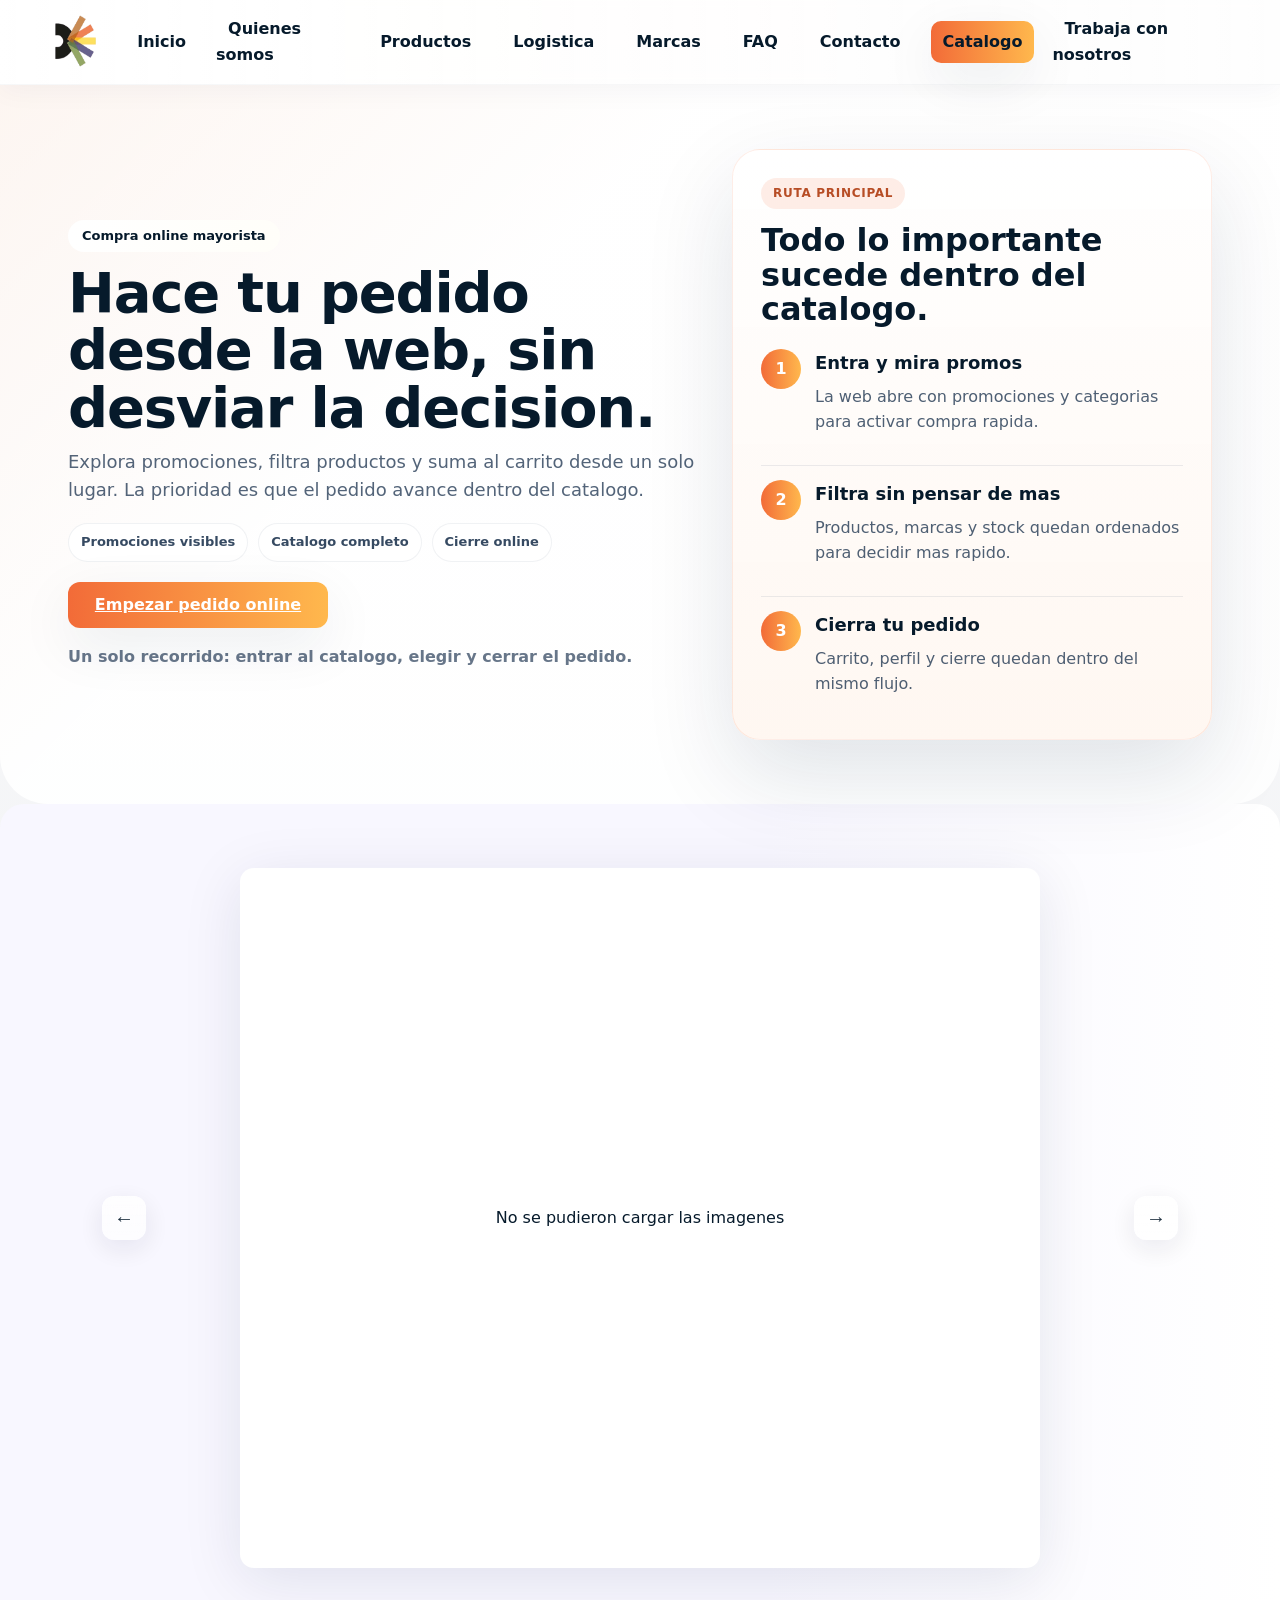
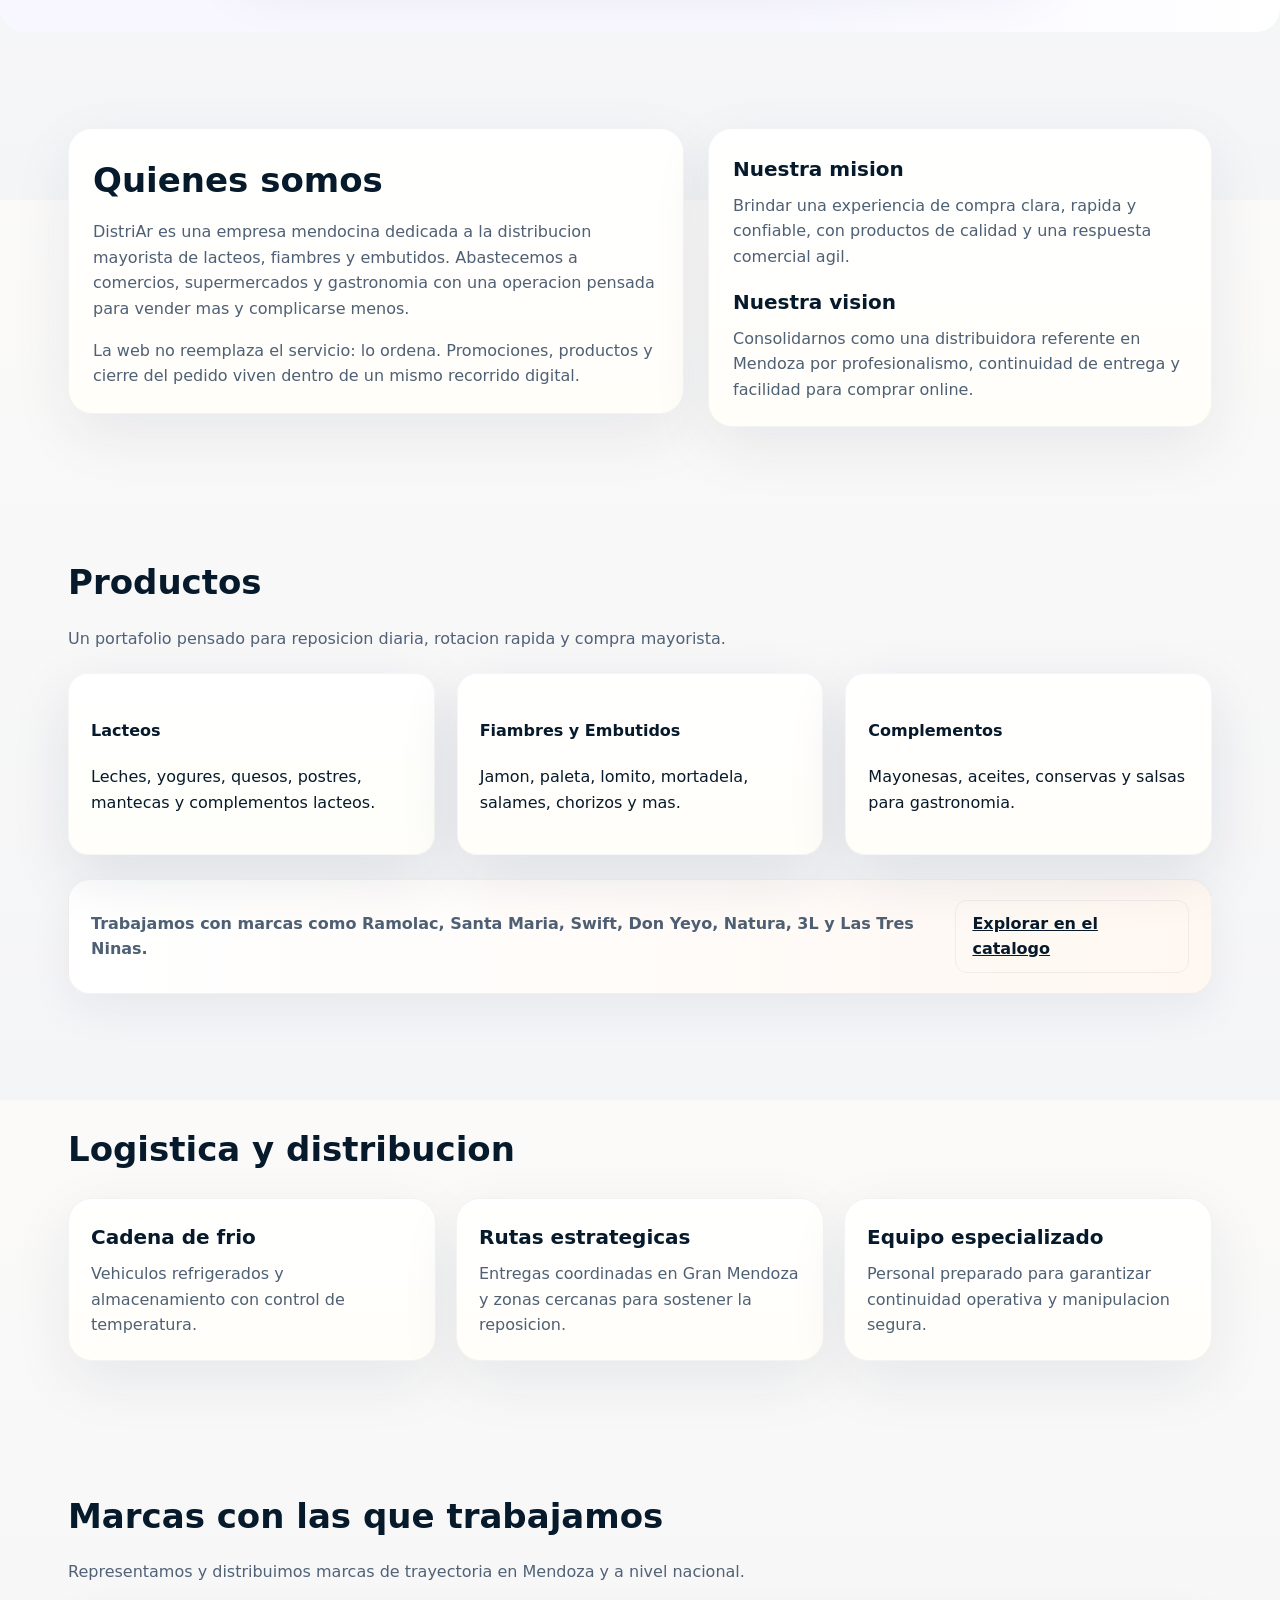
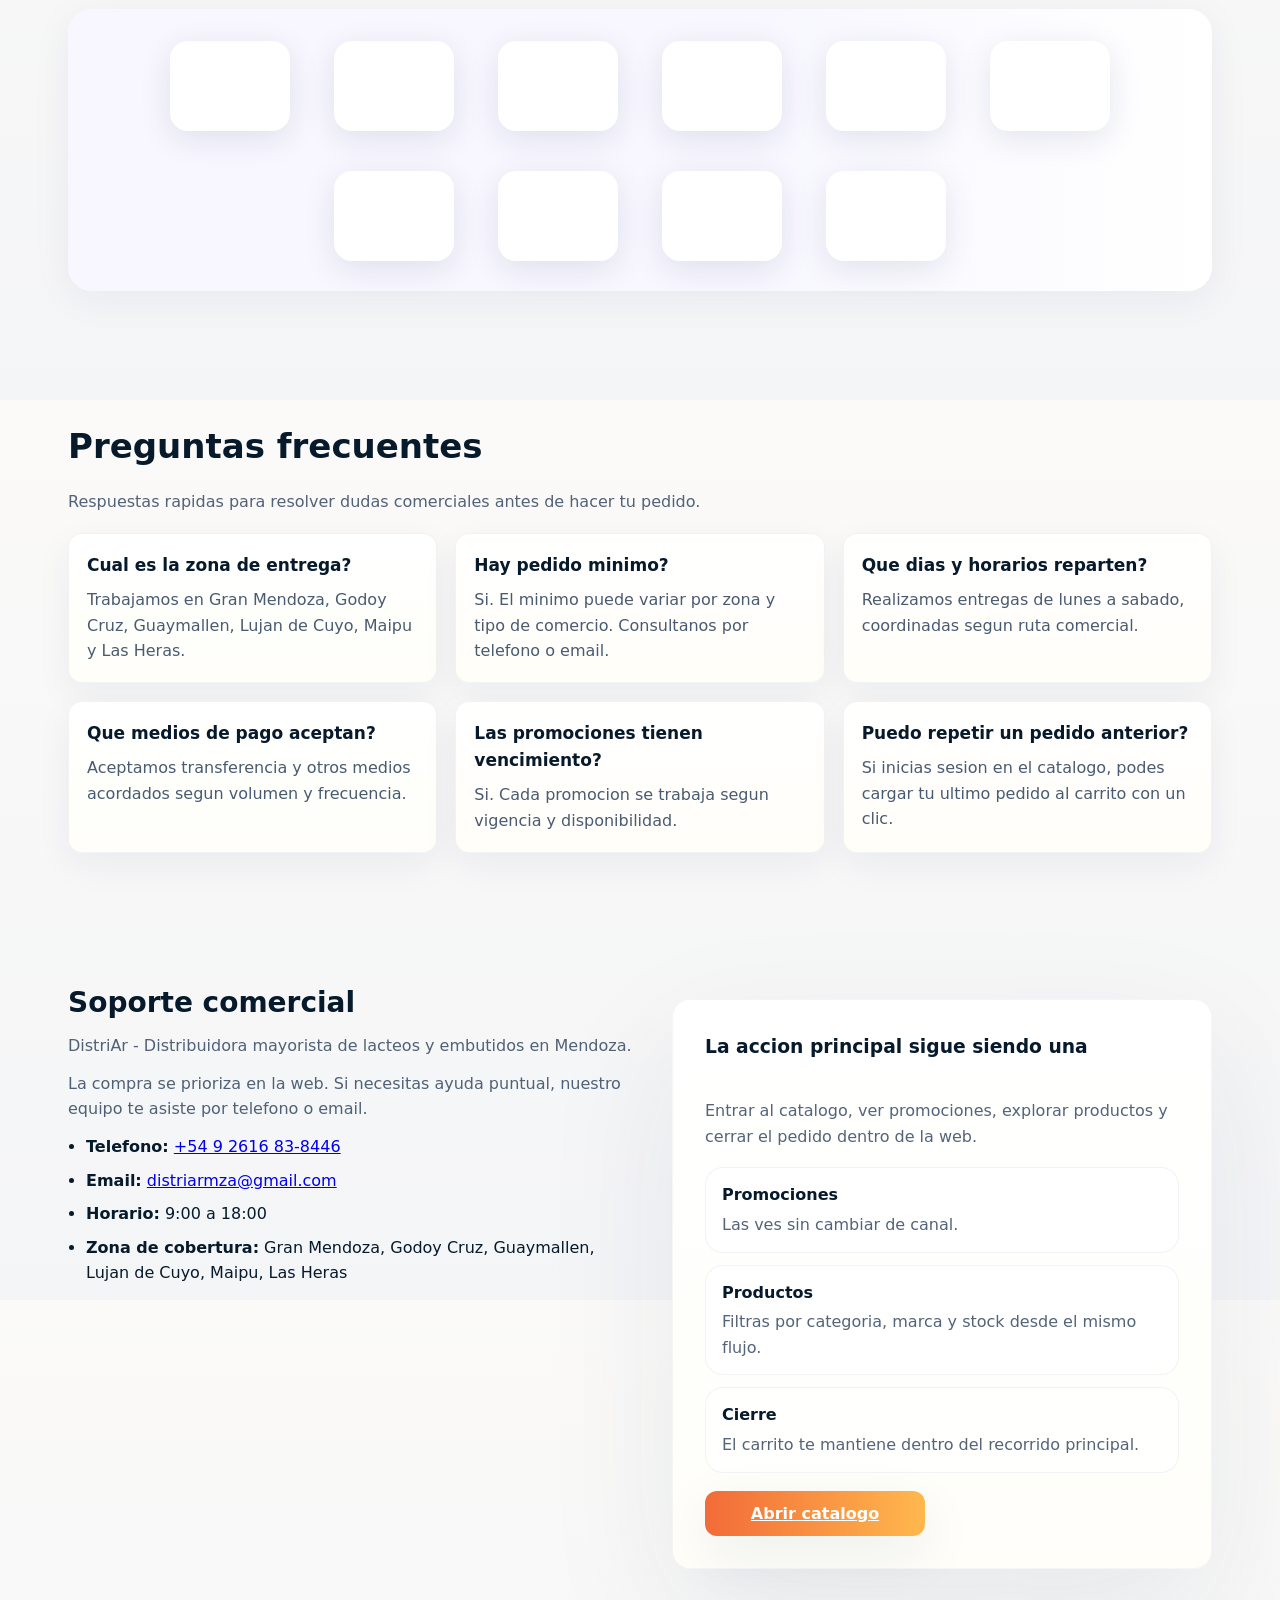
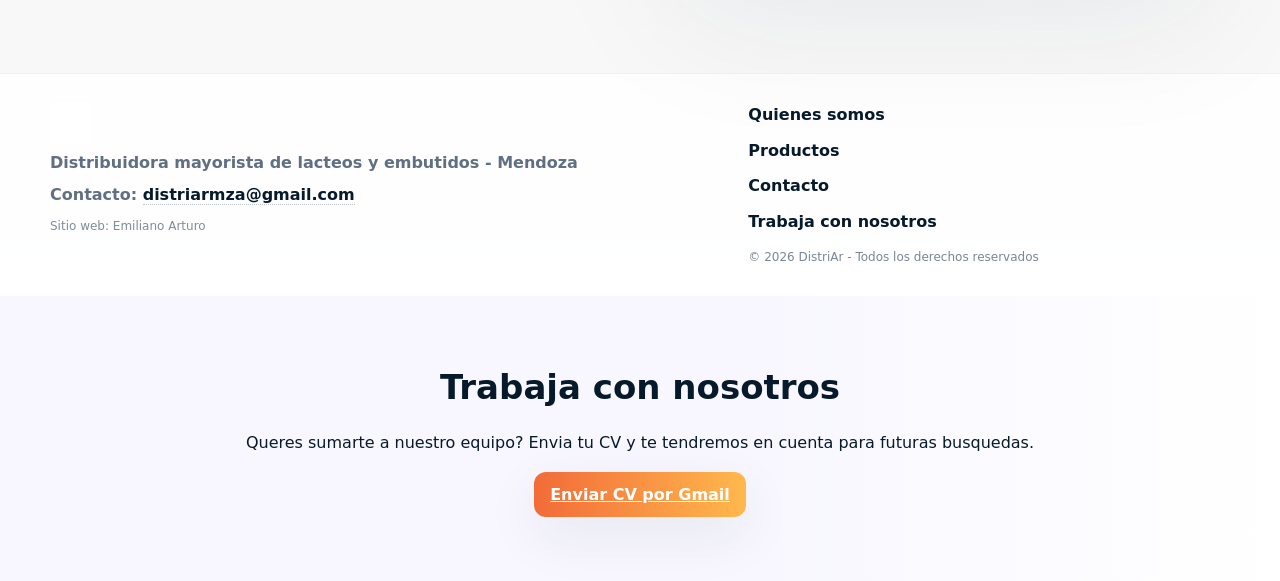
==== commit 655013ad: "Add files via upload" ====
--- a/index.html
+++ b/index.html
@@ -97,45 +97,6 @@
         </div>
       </section>
 
-      <section id="atajos" class="section buying-shortcuts">
-        <div class="container">
-          <div class="shortcut-head">
-            <span class="section-tag">Decision rapida</span>
-            <h2>La web resuelve las tres palancas sin abrir caminos paralelos.</h2>
-            <p class="section-lead">
-              En vez de empujar varias opciones, la landing ahora empuja una sola accion y explica
-              por que el catalogo convierte mejor.
-            </p>
-          </div>
-          <div class="shortcut-grid">
-            <article class="shortcut-card">
-              <h3>Promociones a la vista</h3>
-              <p>
-                El catalogo expone oportunidades desde el arranque para mover compra rapida sin
-                sacar al usuario del flujo.
-              </p>
-            </article>
-            <article class="shortcut-card">
-              <h3>Menos opciones, mas avance</h3>
-              <p>
-                El usuario entra a un solo recorrido: promociones, filtros, carrito y cierre
-                online.
-              </p>
-            </article>
-            <article class="shortcut-card">
-              <h3>Catalogo antes que contacto</h3>
-              <p>
-                Primero compra desde la web. El contacto queda como respaldo, no como competencia
-                del pedido.
-              </p>
-            </article>
-          </div>
-          <div class="single-path-cta">
-            <a class="btn btn-primary" href="catalogo.html">Ir al catalogo</a>
-          </div>
-        </div>
-      </section>
-
       <section id="promociones" class="section promo-section">
         <div class="container">
           <h2>Imagenes promocionales</h2>
--- a/styles.css
+++ b/styles.css
@@ -272,7 +272,7 @@
   --container: 1180px;
   --shadow: 0 18px 55px rgba(10,34,64,0.08);
   --radius: 14px;
-  --font-brand: "Segoe UI Variable Text", "Segoe UI", system-ui, -apple-system, BlinkMacSystemFont, Roboto, Arial, sans-serif;
+  --font-brand: "Manrope", system-ui, -apple-system, "Segoe UI", Roboto, Arial, sans-serif;
 }
 *{box-sizing:border-box}
 html,body{height:100%;margin:0;font-family:var(--font-brand); color:var(--deep); -webkit-font-smoothing:antialiased; line-height:1.6}
